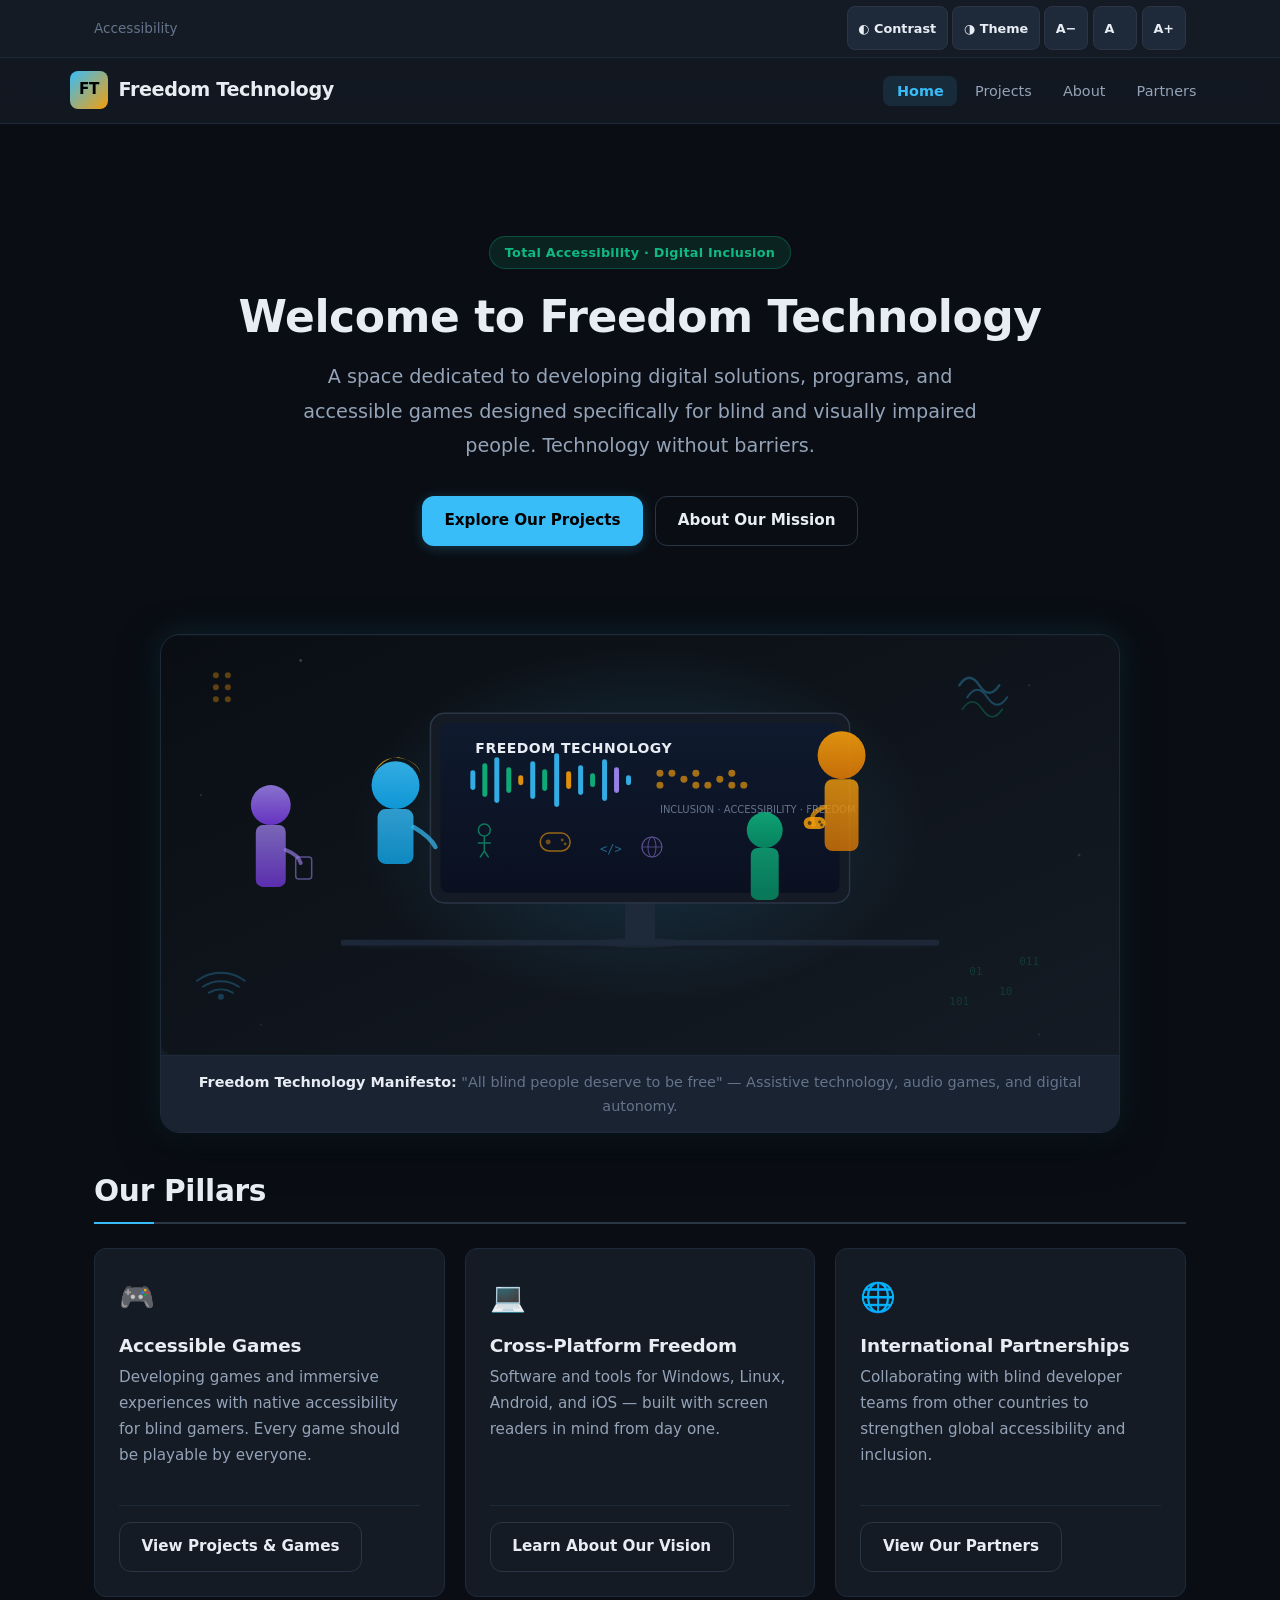
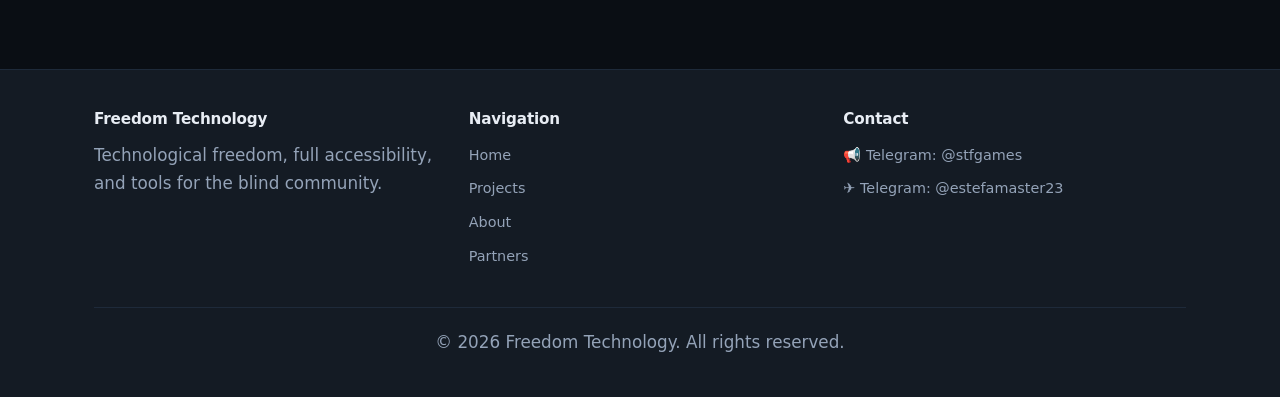
==== index.html @ 24f3d254 "feat: complete site refactoring — English-only, modern a11y, inclusive SVG hero Full rewrite of the " ====
<!DOCTYPE html>
<html lang="en">
<head>
  <meta charset="UTF-8">
  <meta name="viewport" content="width=device-width, initial-scale=1.0">
  <meta name="description" content="Freedom Technology — Portal dedicated to technological freedom, total accessibility, and development of software and games for blind people.">
  <meta name="author" content="Stefan (Freedom Technology)">
  <title>Freedom Technology — Technological Freedom &amp; Accessibility</title>
  <link rel="stylesheet" href="css/style.css">
  <link rel="stylesheet" href="css/accessibility.css">
</head>
<body>

  <a href="#main-content" class="skip-link">Skip to main content</a>
  <div id="live-announcer" aria-live="polite" aria-atomic="true"></div>

  <div id="partials-anchor">

    <!-- Hero -->
    <section class="hero" aria-labelledby="hero-heading">
      <span class="hero-badge">Total Accessibility · Digital Inclusion</span>
      <h1 id="hero-heading" class="hero-title">Welcome to Freedom Technology</h1>
      <p class="hero-lead">
        A space dedicated to developing digital solutions, programs, and accessible games
        designed specifically for blind and visually impaired people. Technology without barriers.
      </p>
      <div class="hero-actions">
        <a href="projetos.html" class="btn btn-primary">Explore Our Projects</a>
        <a href="sobre.html" class="btn btn-outline">About Our Mission</a>
      </div>
    </section>

    <!-- Hero Illustration -->
    <figure class="hero-illustration" aria-labelledby="illust-heading">
      <h2 id="illust-heading" class="sr-only">Inclusive digital workspace illustration</h2>
      <img src="assets/images/hero-illustration.svg"
           alt="Inclusive illustration: diverse people gathered around a large monitor showing audio waves, braille dots, a game controller, and accessibility symbols — representing technology, games, and digital inclusion."
           width="960" height="420" loading="eager">
      <figcaption class="hero-caption">
        <strong>Freedom Technology Manifesto:</strong> "All blind people deserve to be free" — Assistive technology, audio games, and digital autonomy.
      </figcaption>
    </figure>

    <!-- Pillars -->
    <section aria-labelledby="pillars-heading">
      <h2 id="pillars-heading" class="section-heading">Our Pillars</h2>
      <div class="card-grid">

        <article class="card">
          <div class="card-icon" aria-hidden="true">🎮</div>
          <h3>Accessible Games</h3>
          <p>Developing games and immersive experiences with native accessibility for blind gamers. Every game should be playable by everyone.</p>
          <div class="card-footer">
            <a href="projetos.html" class="btn btn-outline">View Projects &amp; Games</a>
          </div>
        </article>

        <article class="card">
          <div class="card-icon" aria-hidden="true">💻</div>
          <h3>Cross-Platform Freedom</h3>
          <p>Software and tools for Windows, Linux, Android, and iOS — built with screen readers in mind from day one.</p>
          <div class="card-footer">
            <a href="sobre.html" class="btn btn-outline">Learn About Our Vision</a>
          </div>
        </article>

        <article class="card">
          <div class="card-icon" aria-hidden="true">🌐</div>
          <h3>International Partnerships</h3>
          <p>Collaborating with blind developer teams from other countries to strengthen global accessibility and inclusion.</p>
          <div class="card-footer">
            <a href="parceiros.html" class="btn btn-outline">View Our Partners</a>
          </div>
        </article>

      </div>
    </section>

  </div>

  <script src="js/partials.js"></script>
  <script src="js/main.js"></script>
</body>
</html>
---- css/style.css ----
/* ==========================================================================
   Freedom Technology — Design System
   Dark (default) / Light / High Contrast
   ========================================================================== */

/* 1. Design Tokens ─────────────────────────────────────────────────────────── */

:root {
  /* Surfaces */
  --color-bg:            #0a0e14;
  --color-surface:       #141b24;
  --color-surface-alt:   #1a2332;
  --color-surface-hover: #1e2a3a;
  --color-border:        #2a3545;
  --color-border-subtle: #1e2a3a;

  /* Text */
  --color-text:          #e8edf4;
  --color-text-secondary:#94a3b8;
  --color-text-muted:    #64748b;

  /* Primary: electric blue */
  --color-primary:       #38bdf8;
  --color-primary-hover: #7dd3fc;
  --color-primary-dim:   rgba(56, 189, 248, 0.12);

  /* Accent: warm amber */
  --color-accent:        #f59e0b;
  --color-accent-dim:    rgba(245, 158, 11, 0.12);

  /* Semantic */
  --color-success:       #10b981;
  --color-success-dim:   rgba(16, 185, 129, 0.12);
  --color-danger:        #ef4444;

  /* Focus & shadows */
  --focus-ring:          #38bdf8;
  --shadow-sm:           0 1px 3px rgba(0, 0, 0, 0.4);
  --shadow-md:           0 4px 16px rgba(0, 0, 0, 0.4);
  --shadow-lg:           0 12px 40px rgba(0, 0, 0, 0.5);
  --shadow-glow:         0 0 30px rgba(56, 189, 248, 0.15);

  /* Typography */
  --font:                'Inter', system-ui, -apple-system, BlinkMacSystemFont, 'Segoe UI', Roboto, sans-serif;
  --font-mono:           'JetBrains Mono', 'Fira Code', 'Cascadia Code', monospace;

  /* Layout */
  --max-width:           1140px;
  --radius-sm:           8px;
  --radius-md:           12px;
  --radius-lg:           20px;
  --radius-full:         9999px;

  /* Motion */
  --ease:                cubic-bezier(0.4, 0, 0.2, 1);
  --duration:            0.2s;
}

/* Light theme */
body.light {
  --color-bg:            #f8fafc;
  --color-surface:       #ffffff;
  --color-surface-alt:   #f1f5f9;
  --color-surface-hover: #e2e8f0;
  --color-border:        #cbd5e1;
  --color-border-subtle: #e2e8f0;
  --color-text:          #0f172a;
  --color-text-secondary:#334155;
  --color-text-muted:    #64748b;
  --color-primary:       #0284c7;
  --color-primary-hover: #0369a1;
  --color-primary-dim:   rgba(2, 132, 199, 0.08);
  --color-accent:        #d97706;
  --color-accent-dim:    rgba(217, 119, 6, 0.08);
  --color-success:       #059669;
  --color-success-dim:   rgba(5, 150, 105, 0.08);
  --focus-ring:          #0284c7;
  --shadow-sm:           0 1px 3px rgba(0, 0, 0, 0.06);
  --shadow-md:           0 4px 16px rgba(0, 0, 0, 0.08);
  --shadow-lg:           0 12px 40px rgba(0, 0, 0, 0.1);
  --shadow-glow:         0 0 30px rgba(2, 132, 199, 0.08);
}

/* 2. Reset ─────────────────────────────────────────────────────────────────── */

*, *::before, *::after { box-sizing: border-box; margin: 0; padding: 0; }

html {
  font-size: 100%;
  scroll-behavior: smooth;
  -webkit-text-size-adjust: 100%;
}

body {
  font-family: var(--font);
  background-color: var(--color-bg);
  color: var(--color-text);
  line-height: 1.7;
  min-height: 100vh;
  display: flex;
  flex-direction: column;
  transition: background-color 0.3s var(--ease), color 0.3s var(--ease);
  -webkit-font-smoothing: antialiased;
  -moz-osx-font-smoothing: grayscale;
}

img, svg { display: block; max-width: 100%; }
ul { list-style: none; }

/* 3. Typography ────────────────────────────────────────────────────────────── */

h1, h2, h3, h4 {
  color: var(--color-text);
  line-height: 1.25;
  font-weight: 700;
  letter-spacing: -0.01em;
}

h1 { font-size: clamp(2rem, 5vw, 2.75rem); }
h2 { font-size: clamp(1.5rem, 3.5vw, 1.85rem); margin-top: 1.5rem; }
h3 { font-size: 1.25rem; }

p {
  color: var(--color-text-secondary);
  font-size: 1.05rem;
  margin-bottom: 1rem;
}

strong { color: var(--color-text); font-weight: 600; }

a {
  color: var(--color-primary);
  text-decoration: none;
  transition: color var(--duration) var(--ease);
}
a:hover { color: var(--color-primary-hover); }

/* 4. Layout ────────────────────────────────────────────────────────────────── */

.container {
  width: 100%;
  max-width: var(--max-width);
  margin-inline: auto;
  padding-inline: 1.5rem;
}

.page-content {
  flex: 1;
  padding-block: 3rem;
}

/* Section headings with accent underline */
.section-heading {
  padding-bottom: 0.75rem;
  margin-bottom: 1.5rem;
  border-bottom: 2px solid var(--color-border);
  position: relative;
}
.section-heading::after {
  content: '';
  position: absolute;
  bottom: -2px;
  left: 0;
  width: 60px;
  height: 2px;
  background: var(--color-primary);
}

/* 5. Accessibility Bar ─────────────────────────────────────────────────────── */

.a11y-bar {
  background: var(--color-surface);
  border-bottom: 1px solid var(--color-border-subtle);
  padding: 0.4rem 0;
  font-size: 0.85rem;
}

.a11y-bar-inner {
  display: flex;
  justify-content: space-between;
  align-items: center;
  flex-wrap: wrap;
  gap: 0.5rem;
}

.a11y-bar-label {
  color: var(--color-text-muted);
  font-weight: 500;
}

.a11y-controls {
  display: flex;
  align-items: center;
  gap: 0.4rem;
  flex-wrap: wrap;
}

.a11y-btn {
  background: var(--color-surface-hover);
  color: var(--color-text);
  border: 1px solid var(--color-border);
  padding: 0.3rem 0.65rem;
  border-radius: var(--radius-sm);
  font-size: 0.8rem;
  font-weight: 600;
  cursor: pointer;
  display: inline-flex;
  align-items: center;
  gap: 0.3rem;
  transition: all var(--duration) var(--ease);
  font-family: var(--font);
}
.a11y-btn:hover {
  background: var(--color-primary);
  color: #000;
  border-color: var(--color-primary);
}

.a11y-select-wrapper {
  display: inline-flex;
  align-items: center;
  gap: 0.3rem;
}

.a11y-select {
  background: var(--color-surface-hover);
  color: var(--color-text);
  border: 1px solid var(--color-border);
  padding: 0.3rem 0.5rem;
  border-radius: var(--radius-sm);
  font-size: 0.8rem;
  font-weight: 600;
  font-family: var(--font);
  cursor: pointer;
}
.a11y-select:focus-visible {
  outline: 3px solid var(--focus-ring);
  outline-offset: 2px;
}

/* 6. Header ────────────────────────────────────────────────────────────────── */

.site-header {
  background: var(--color-surface);
  border-bottom: 1px solid var(--color-border-subtle);
  position: sticky;
  top: 0;
  z-index: 100;
  backdrop-filter: blur(12px);
  -webkit-backdrop-filter: blur(12px);
  background: color-mix(in srgb, var(--color-surface) 85%, transparent);
}

.header-inner {
  display: flex;
  justify-content: space-between;
  align-items: center;
  padding: 0.85rem 0;
  gap: 1rem;
}

.brand {
  display: flex;
  align-items: center;
  gap: 0.65rem;
  text-decoration: none;
  color: var(--color-text);
}

.brand-mark {
  width: 38px;
  height: 38px;
  background: linear-gradient(135deg, var(--color-primary), var(--color-accent));
  border-radius: var(--radius-sm);
  display: grid;
  place-items: center;
  color: #000;
  font-weight: 900;
  font-size: 0.95rem;
  letter-spacing: -0.03em;
  flex-shrink: 0;
}

.brand-name {
  font-size: 1.2rem;
  font-weight: 700;
  letter-spacing: -0.02em;
}

/* Navigation */
.main-nav ul {
  display: flex;
  gap: 0.25rem;
  flex-wrap: wrap;
}

.nav-link {
  color: var(--color-text-secondary);
  text-decoration: none;
  font-weight: 500;
  font-size: 0.9rem;
  padding: 0.45rem 0.85rem;
  border-radius: var(--radius-sm);
  transition: all var(--duration) var(--ease);
}
.nav-link:hover {
  color: var(--color-primary);
  background: var(--color-primary-dim);
}
.nav-link.active {
  color: var(--color-primary);
  background: var(--color-primary-dim);
  font-weight: 600;
}

/* 7. Hero Section ──────────────────────────────────────────────────────────── */

.hero {
  padding-block: 4rem 3rem;
  text-align: center;
}

.hero-badge {
  display: inline-flex;
  align-items: center;
  gap: 0.4rem;
  background: var(--color-success-dim);
  color: var(--color-success);
  border: 1px solid color-mix(in srgb, var(--color-success) 30%, transparent);
  padding: 0.3rem 0.9rem;
  border-radius: var(--radius-full);
  font-size: 0.8rem;
  font-weight: 600;
  margin-bottom: 1.25rem;
  letter-spacing: 0.02em;
}

.hero-title {
  margin-bottom: 1rem;
}

.hero-lead {
  font-size: clamp(1.05rem, 2vw, 1.2rem);
  max-width: 680px;
  margin-inline: auto;
  margin-bottom: 2rem;
  line-height: 1.8;
}

.hero-actions {
  display: flex;
  gap: 0.75rem;
  justify-content: center;
  flex-wrap: wrap;
}

/* Hero illustration wrapper */
.hero-illustration {
  margin-block: 2.5rem;
  border-radius: var(--radius-lg);
  overflow: hidden;
  border: 1px solid var(--color-border-subtle);
  box-shadow: var(--shadow-lg), var(--shadow-glow);
  max-width: 960px;
  margin-inline: auto;
  background: var(--color-surface);
}

.hero-illustration svg {
  width: 100%;
  height: auto;
}

.hero-caption {
  padding: 0.85rem 1.25rem;
  background: var(--color-surface-alt);
  border-top: 1px solid var(--color-border-subtle);
  font-size: 0.9rem;
  color: var(--color-text-muted);
  text-align: center;
}

/* 8. Buttons ───────────────────────────────────────────────────────────────── */

.btn {
  display: inline-flex;
  align-items: center;
  justify-content: center;
  gap: 0.45rem;
  padding: 0.7rem 1.35rem;
  border-radius: var(--radius-md);
  font-size: 0.95rem;
  font-weight: 600;
  text-decoration: none;
  cursor: pointer;
  border: 1px solid transparent;
  transition: all var(--duration) var(--ease);
  font-family: var(--font);
}

.btn-primary {
  background: var(--color-primary);
  color: #000;
  box-shadow: 0 2px 12px rgba(56, 189, 248, 0.25);
}
.btn-primary:hover {
  background: var(--color-primary-hover);
  color: #000;
  transform: translateY(-1px);
  box-shadow: 0 4px 20px rgba(56, 189, 248, 0.35);
}

.btn-outline {
  background: transparent;
  color: var(--color-text);
  border-color: var(--color-border);
}
.btn-outline:hover {
  border-color: var(--color-primary);
  color: var(--color-primary);
  background: var(--color-primary-dim);
}

.btn-telegram {
  background: #229ed9;
  color: #fff;
}
.btn-telegram:hover {
  background: #1a7fb5;
  color: #fff;
}

/* 9. Cards ─────────────────────────────────────────────────────────────────── */

.card-grid {
  display: grid;
  grid-template-columns: repeat(auto-fit, minmax(300px, 1fr));
  gap: 1.25rem;
  margin-block: 1.5rem;
}

.card {
  background: var(--color-surface);
  border: 1px solid var(--color-border-subtle);
  border-radius: var(--radius-md);
  padding: 1.5rem;
  display: flex;
  flex-direction: column;
  transition: border-color var(--duration) var(--ease), box-shadow var(--duration) var(--ease);
}

.card:hover {
  border-color: var(--color-primary);
  box-shadow: var(--shadow-md), 0 0 20px rgba(56, 189, 248, 0.08);
}

.card-icon {
  font-size: 1.8rem;
  margin-bottom: 0.75rem;
}

.card h3 {
  font-size: 1.15rem;
  margin-bottom: 0.5rem;
}

.card p {
  flex: 1;
  font-size: 0.95rem;
}

.card-footer {
  margin-top: 1.25rem;
  padding-top: 1rem;
  border-top: 1px solid var(--color-border-subtle);
}

/* 10. Notice / Callout ─────────────────────────────────────────────────────── */

.callout {
  background: var(--color-surface);
  border-left: 4px solid var(--color-accent);
  border-radius: 0 var(--radius-md) var(--radius-md) 0;
  padding: 1.5rem;
  margin-block: 1.5rem;
}

.callout-primary {
  border-left-color: var(--color-primary);
}

.callout-title {
  color: var(--color-accent);
  font-size: 1.1rem;
  font-weight: 700;
  margin-bottom: 0.75rem;
  display: flex;
  align-items: center;
  gap: 0.5rem;
}

.callout-primary .callout-title {
  color: var(--color-primary);
}

/* 11. Footer ───────────────────────────────────────────────────────────────── */

.site-footer {
  background: var(--color-surface);
  border-top: 1px solid var(--color-border-subtle);
  padding-block: 2.5rem 1.5rem;
  margin-top: auto;
}

.footer-grid {
  display: grid;
  grid-template-columns: repeat(auto-fit, minmax(200px, 1fr));
  gap: 2rem;
  margin-bottom: 2rem;
}

.footer-col h4 {
  font-size: 0.95rem;
  font-weight: 600;
  margin-bottom: 0.75rem;
  color: var(--color-text);
}

.footer-links li {
  margin-bottom: 0.4rem;
}

.footer-links a {
  color: var(--color-text-secondary);
  font-size: 0.9rem;
  transition: color var(--duration) var(--ease);
}
.footer-links a:hover {
  color: var(--color-primary);
}

.footer-bottom {
  text-align: center;
  padding-top: 1.25rem;
  border-top: 1px solid var(--color-border-subtle);
  color: var(--color-text-muted);
  font-size: 0.85rem;
}

/* 12. Live announcer (off-screen) ─────────────────────────────────────────── */

#live-announcer {
  position: absolute;
  left: -9999px;
  width: 1px;
  height: 1px;
  overflow: hidden;
}

/* 13. Responsive ───────────────────────────────────────────────────────────── */

@media (max-width: 768px) {
  .header-inner {
    flex-direction: column;
    align-items: flex-start;
  }
  .main-nav ul {
    width: 100%;
  }
  .hero { padding-block: 2.5rem 2rem; }
  .card-grid { grid-template-columns: 1fr; }
}

@media (max-width: 480px) {
  .a11y-bar-inner { flex-direction: column; align-items: flex-start; }
  .hero-actions { flex-direction: column; align-items: stretch; }
}
---- css/accessibility.css ----
/* ==========================================================================
   Freedom Technology — Accessibility
   WCAG 2.2 AA / AAA compliance
   ========================================================================== */

/* 1. Screen-reader only ────────────────────────────────────────────────────── */

.sr-only {
  position: absolute !important;
  width: 1px !important;
  height: 1px !important;
  padding: 0 !important;
  margin: -1px !important;
  overflow: hidden !important;
  clip: rect(0, 0, 0, 0) !important;
  white-space: nowrap !important;
  border: 0 !important;
}

/* 2. Skip link ─────────────────────────────────────────────────────────────── */

.skip-link {
  position: absolute;
  top: -100%;
  left: 1rem;
  z-index: 10000;
  background: var(--color-primary);
  color: #000;
  padding: 0.75rem 1.25rem;
  border-radius: var(--radius-sm);
  font-weight: 700;
  font-size: 1rem;
  text-decoration: none;
  transition: top 0.15s var(--ease);
  box-shadow: var(--shadow-md);
}

.skip-link:focus {
  top: 0.5rem;
  outline: 3px solid var(--color-accent);
  outline-offset: 3px;
}

/* 3. Focus-visible ─────────────────────────────────────────────────────────── */

:focus-visible {
  outline: 3px solid var(--focus-ring) !important;
  outline-offset: 2px !important;
}

/* 4. Reduced motion ────────────────────────────────────────────────────────── */

@media (prefers-reduced-motion: reduce) {
  *, *::before, *::after {
    animation-duration: 0.01ms !important;
    animation-iteration-count: 1 !important;
    transition-duration: 0.01ms !important;
    scroll-behavior: auto !important;
  }
}

/* 5. High contrast mode ────────────────────────────────────────────────────── */

body.high-contrast {
  --color-bg:            #000000;
  --color-surface:       #0a0a0a;
  --color-surface-alt:   #111111;
  --color-surface-hover: #1a1a1a;
  --color-border:        #ffffff;
  --color-border-subtle: #666666;
  --color-text:          #ffffff;
  --color-text-secondary:#ffff00;
  --color-text-muted:    #ffff00;
  --color-primary:       #ffff00;
  --color-primary-hover: #ffffff;
  --color-primary-dim:   rgba(255, 255, 0, 0.1);
  --color-accent:        #00ffff;
  --color-accent-dim:    rgba(0, 255, 255, 0.1);
  --color-success:       #00ff00;
  --color-success-dim:   rgba(0, 255, 0, 0.1);
  --focus-ring:          #00ffff;
}

body.high-contrast a { color: #ffff00 !important; text-decoration: underline !important; }
body.high-contrast a:hover { background: #ffff00 !important; color: #000 !important; }

body.high-contrast .btn-primary {
  background: #ffff00 !important;
  color: #000 !important;
  border: 2px solid #ffffff !important;
}

body.high-contrast .btn-outline {
  color: #ffffff !important;
  border-color: #ffffff !important;
}

/* 6. Font size scaling ─────────────────────────────────────────────────────── */

body.font-large  { font-size: 115% !important; }
body.font-xlarge { font-size: 135% !important; }

/* 7. Touch target minimum (WCAG 2.5.8) ────────────────────────────────────── */

.a11y-btn,
.btn,
.nav-link {
  min-height: 44px;
  min-width: 44px;
}
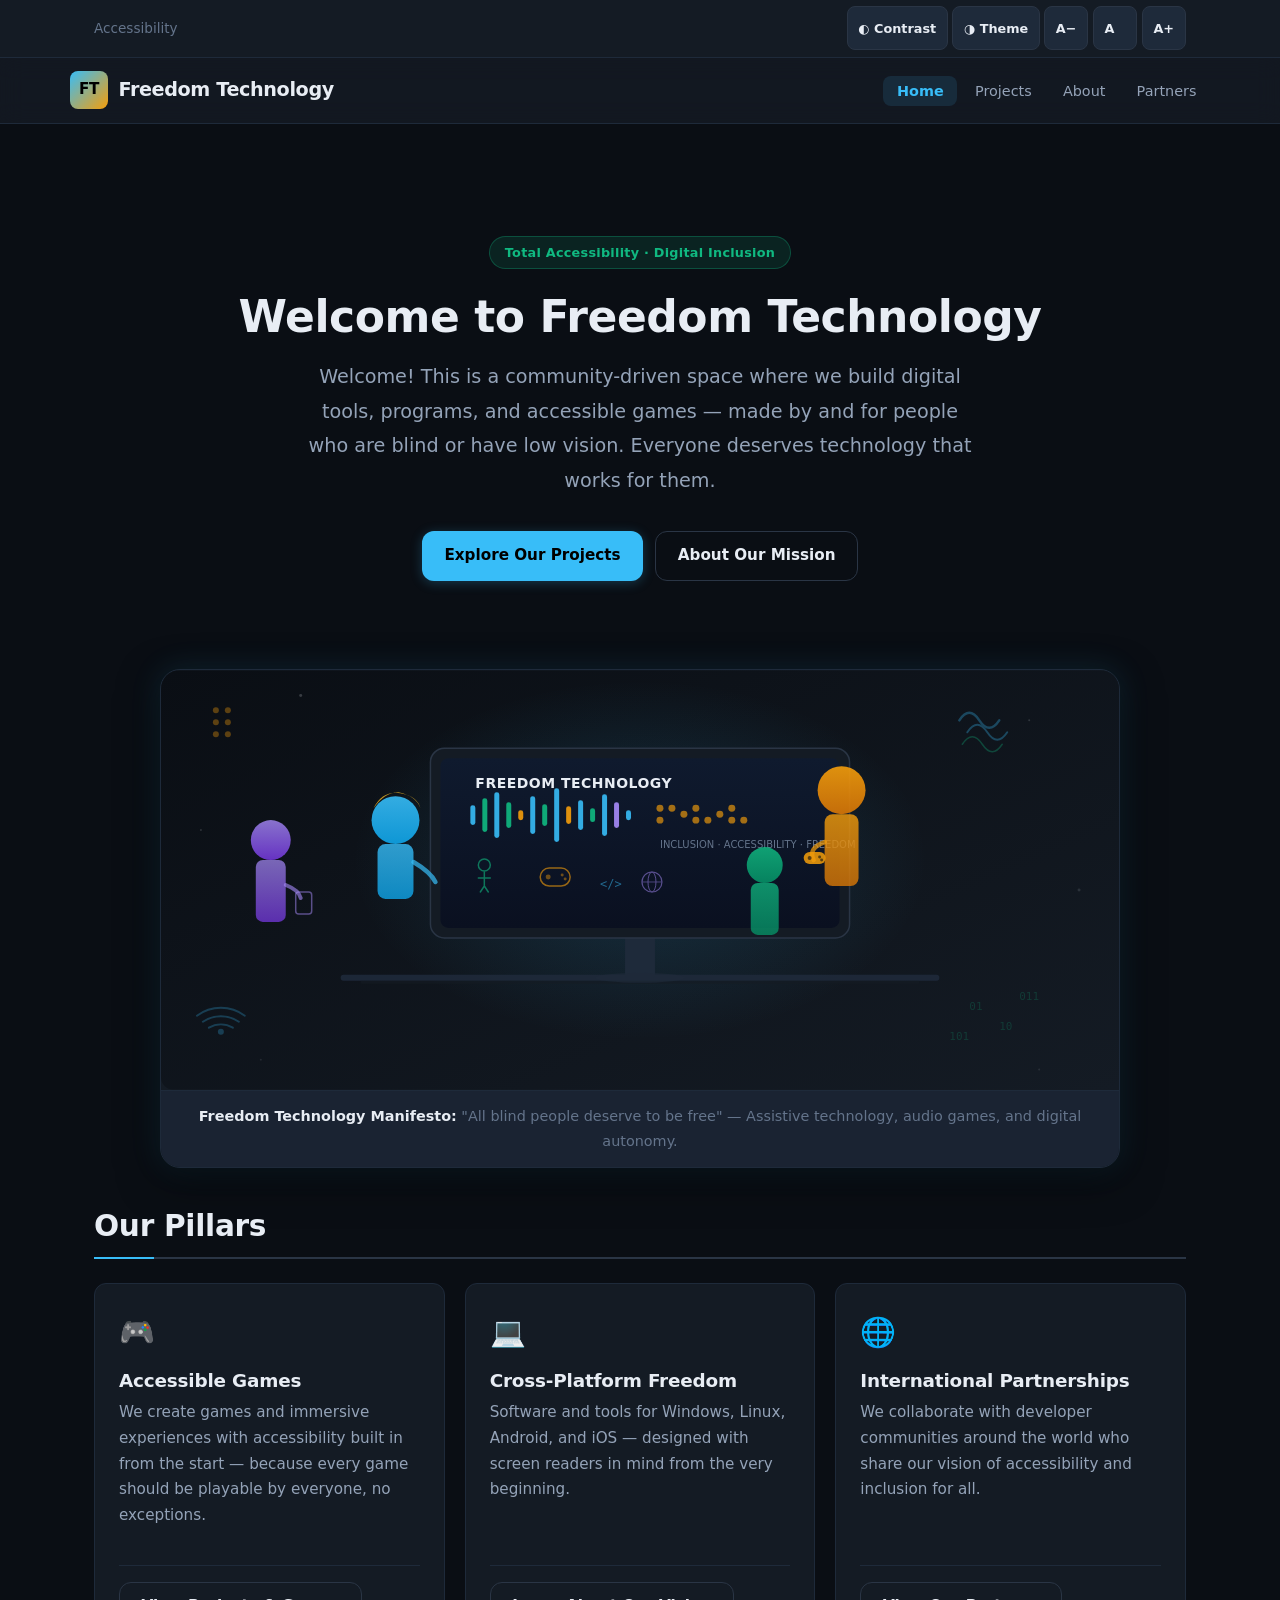
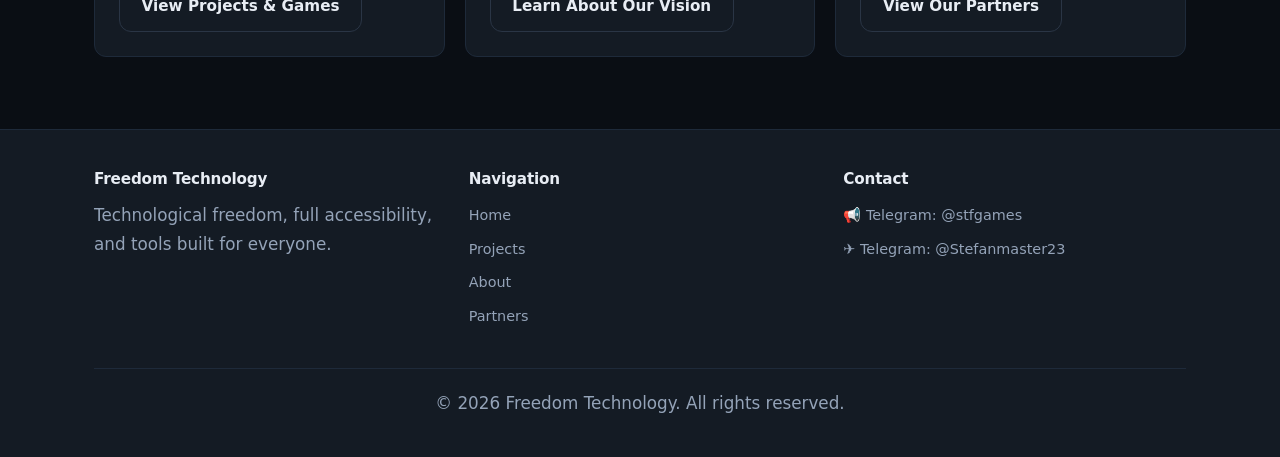
==== commit 37f8213e: "fix: correct Telegram username and refactor texts for inclusivity - Fixed Telegram username: estefam" ====
--- a/index.html
+++ b/index.html
@@ -21,8 +21,9 @@
       <span class="hero-badge">Total Accessibility · Digital Inclusion</span>
       <h1 id="hero-heading" class="hero-title">Welcome to Freedom Technology</h1>
       <p class="hero-lead">
-        A space dedicated to developing digital solutions, programs, and accessible games
-        designed specifically for blind and visually impaired people. Technology without barriers.
+        Welcome! This is a community-driven space where we build digital tools, programs, and
+        accessible games — made by and for people who are blind or have low vision.
+        Everyone deserves technology that works for them.
       </p>
       <div class="hero-actions">
         <a href="projetos.html" class="btn btn-primary">Explore Our Projects</a>
@@ -49,7 +50,7 @@
         <article class="card">
           <div class="card-icon" aria-hidden="true">🎮</div>
           <h3>Accessible Games</h3>
-          <p>Developing games and immersive experiences with native accessibility for blind gamers. Every game should be playable by everyone.</p>
+          <p>We create games and immersive experiences with accessibility built in from the start — because every game should be playable by everyone, no exceptions.</p>
           <div class="card-footer">
             <a href="projetos.html" class="btn btn-outline">View Projects &amp; Games</a>
           </div>
@@ -58,7 +59,7 @@
         <article class="card">
           <div class="card-icon" aria-hidden="true">💻</div>
           <h3>Cross-Platform Freedom</h3>
-          <p>Software and tools for Windows, Linux, Android, and iOS — built with screen readers in mind from day one.</p>
+          <p>Software and tools for Windows, Linux, Android, and iOS — designed with screen readers in mind from the very beginning.</p>
           <div class="card-footer">
             <a href="sobre.html" class="btn btn-outline">Learn About Our Vision</a>
           </div>
@@ -67,7 +68,7 @@
         <article class="card">
           <div class="card-icon" aria-hidden="true">🌐</div>
           <h3>International Partnerships</h3>
-          <p>Collaborating with blind developer teams from other countries to strengthen global accessibility and inclusion.</p>
+          <p>We collaborate with developer communities around the world who share our vision of accessibility and inclusion for all.</p>
           <div class="card-footer">
             <a href="parceiros.html" class="btn btn-outline">View Our Partners</a>
           </div>
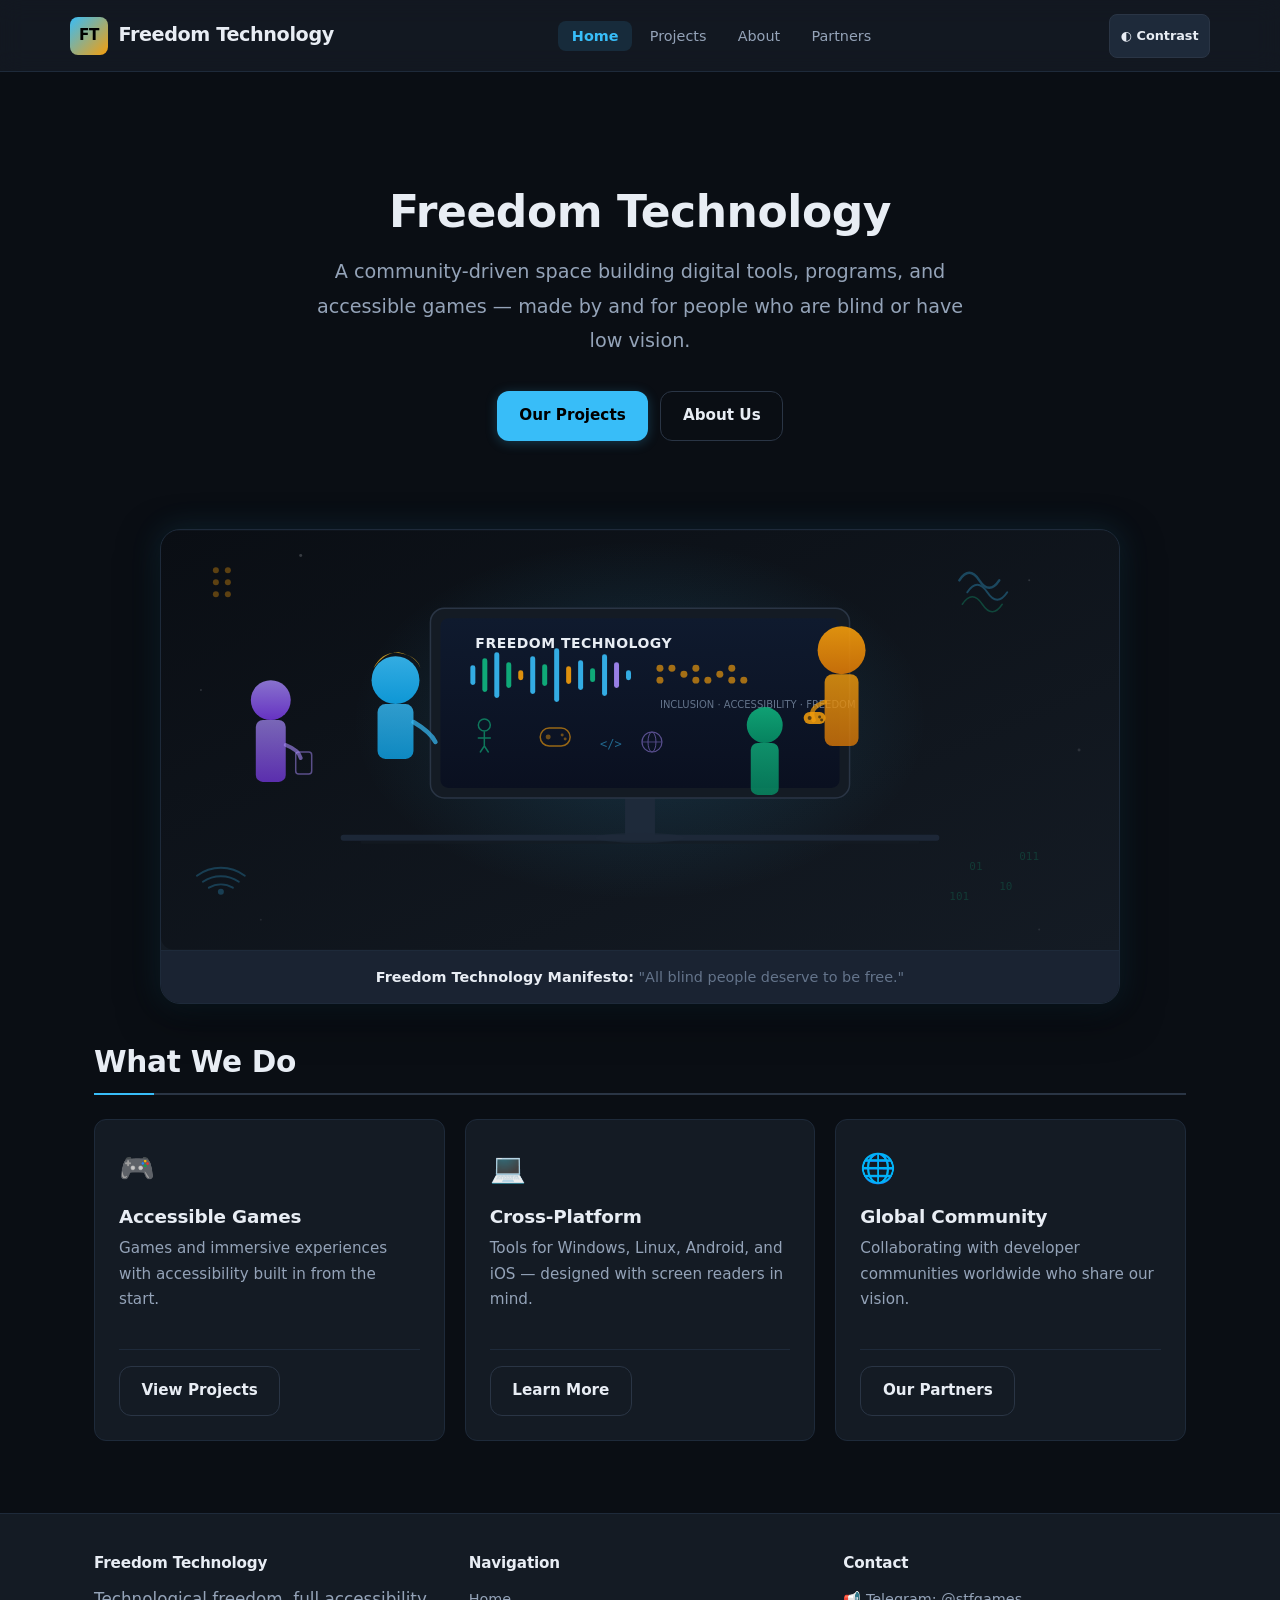
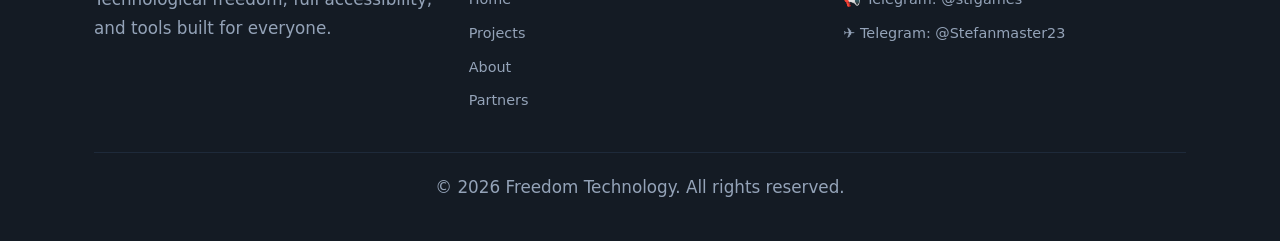
==== commit 9a7f5294: "refactor: simplify site — single contrast toggle, NVGT game mention, clean copy - Removed language s" ====
--- a/index.html
+++ b/index.html
@@ -3,9 +3,9 @@
 <head>
   <meta charset="UTF-8">
   <meta name="viewport" content="width=device-width, initial-scale=1.0">
-  <meta name="description" content="Freedom Technology — Portal dedicated to technological freedom, total accessibility, and development of software and games for blind people.">
+  <meta name="description" content="Freedom Technology — Technological freedom and accessibility for people who are blind or have low vision.">
   <meta name="author" content="Stefan (Freedom Technology)">
-  <title>Freedom Technology — Technological Freedom &amp; Accessibility</title>
+  <title>Freedom Technology</title>
   <link rel="stylesheet" href="css/style.css">
   <link rel="stylesheet" href="css/accessibility.css">
 </head>
@@ -16,61 +16,56 @@
 
   <div id="partials-anchor">
 
-    <!-- Hero -->
     <section class="hero" aria-labelledby="hero-heading">
-      <span class="hero-badge">Total Accessibility · Digital Inclusion</span>
-      <h1 id="hero-heading" class="hero-title">Welcome to Freedom Technology</h1>
+      <h1 id="hero-heading" class="hero-title">Freedom Technology</h1>
       <p class="hero-lead">
-        Welcome! This is a community-driven space where we build digital tools, programs, and
-        accessible games — made by and for people who are blind or have low vision.
-        Everyone deserves technology that works for them.
+        A community-driven space building digital tools, programs, and accessible games
+        — made by and for people who are blind or have low vision.
       </p>
       <div class="hero-actions">
-        <a href="projetos.html" class="btn btn-primary">Explore Our Projects</a>
-        <a href="sobre.html" class="btn btn-outline">About Our Mission</a>
+        <a href="projetos.html" class="btn btn-primary">Our Projects</a>
+        <a href="sobre.html" class="btn btn-outline">About Us</a>
       </div>
     </section>
 
-    <!-- Hero Illustration -->
     <figure class="hero-illustration" aria-labelledby="illust-heading">
       <h2 id="illust-heading" class="sr-only">Inclusive digital workspace illustration</h2>
       <img src="assets/images/hero-illustration.svg"
-           alt="Inclusive illustration: diverse people gathered around a large monitor showing audio waves, braille dots, a game controller, and accessibility symbols — representing technology, games, and digital inclusion."
+           alt="Diverse people gathered around a large monitor with audio waves, braille dots, and accessibility symbols."
            width="960" height="420" loading="eager">
       <figcaption class="hero-caption">
-        <strong>Freedom Technology Manifesto:</strong> "All blind people deserve to be free" — Assistive technology, audio games, and digital autonomy.
+        <strong>Freedom Technology Manifesto:</strong> "All blind people deserve to be free."
       </figcaption>
     </figure>
 
-    <!-- Pillars -->
     <section aria-labelledby="pillars-heading">
-      <h2 id="pillars-heading" class="section-heading">Our Pillars</h2>
+      <h2 id="pillars-heading" class="section-heading">What We Do</h2>
       <div class="card-grid">
 
         <article class="card">
           <div class="card-icon" aria-hidden="true">🎮</div>
           <h3>Accessible Games</h3>
-          <p>We create games and immersive experiences with accessibility built in from the start — because every game should be playable by everyone, no exceptions.</p>
+          <p>Games and immersive experiences with accessibility built in from the start.</p>
           <div class="card-footer">
-            <a href="projetos.html" class="btn btn-outline">View Projects &amp; Games</a>
+            <a href="projetos.html" class="btn btn-outline">View Projects</a>
           </div>
         </article>
 
         <article class="card">
           <div class="card-icon" aria-hidden="true">💻</div>
-          <h3>Cross-Platform Freedom</h3>
-          <p>Software and tools for Windows, Linux, Android, and iOS — designed with screen readers in mind from the very beginning.</p>
+          <h3>Cross-Platform</h3>
+          <p>Tools for Windows, Linux, Android, and iOS — designed with screen readers in mind.</p>
           <div class="card-footer">
-            <a href="sobre.html" class="btn btn-outline">Learn About Our Vision</a>
+            <a href="sobre.html" class="btn btn-outline">Learn More</a>
           </div>
         </article>
 
         <article class="card">
           <div class="card-icon" aria-hidden="true">🌐</div>
-          <h3>International Partnerships</h3>
-          <p>We collaborate with developer communities around the world who share our vision of accessibility and inclusion for all.</p>
+          <h3>Global Community</h3>
+          <p>Collaborating with developer communities worldwide who share our vision.</p>
           <div class="card-footer">
-            <a href="parceiros.html" class="btn btn-outline">View Our Partners</a>
+            <a href="parceiros.html" class="btn btn-outline">Our Partners</a>
           </div>
         </article>
 
--- a/css/style.css
+++ b/css/style.css
@@ -166,34 +166,7 @@
   background: var(--color-primary);
 }
 
-/* 5. Accessibility Bar ─────────────────────────────────────────────────────── */
-
-.a11y-bar {
-  background: var(--color-surface);
-  border-bottom: 1px solid var(--color-border-subtle);
-  padding: 0.4rem 0;
-  font-size: 0.85rem;
-}
-
-.a11y-bar-inner {
-  display: flex;
-  justify-content: space-between;
-  align-items: center;
-  flex-wrap: wrap;
-  gap: 0.5rem;
-}
-
-.a11y-bar-label {
-  color: var(--color-text-muted);
-  font-weight: 500;
-}
-
-.a11y-controls {
-  display: flex;
-  align-items: center;
-  gap: 0.4rem;
-  flex-wrap: wrap;
-}
+/* 5. Header ────────────────────────────────────────────────────────────────── */
 
 .a11y-btn {
   background: var(--color-surface-hover);
@@ -216,30 +189,6 @@
   border-color: var(--color-primary);
 }
 
-.a11y-select-wrapper {
-  display: inline-flex;
-  align-items: center;
-  gap: 0.3rem;
-}
-
-.a11y-select {
-  background: var(--color-surface-hover);
-  color: var(--color-text);
-  border: 1px solid var(--color-border);
-  padding: 0.3rem 0.5rem;
-  border-radius: var(--radius-sm);
-  font-size: 0.8rem;
-  font-weight: 600;
-  font-family: var(--font);
-  cursor: pointer;
-}
-.a11y-select:focus-visible {
-  outline: 3px solid var(--focus-ring);
-  outline-offset: 2px;
-}
-
-/* 6. Header ────────────────────────────────────────────────────────────────── */
-
 .site-header {
   background: var(--color-surface);
   border-bottom: 1px solid var(--color-border-subtle);
--- a/css/accessibility.css
+++ b/css/accessibility.css
@@ -3,8 +3,7 @@
    WCAG 2.2 AA / AAA compliance
    ========================================================================== */
 
-/* 1. Screen-reader only ────────────────────────────────────────────────────── */
-
+/* 1. Screen-reader only */
 .sr-only {
   position: absolute !important;
   width: 1px !important;
@@ -17,8 +16,7 @@
   border: 0 !important;
 }
 
-/* 2. Skip link ─────────────────────────────────────────────────────────────── */
-
+/* 2. Skip link */
 .skip-link {
   position: absolute;
   top: -100%;
@@ -41,15 +39,13 @@
   outline-offset: 3px;
 }
 
-/* 3. Focus-visible ─────────────────────────────────────────────────────────── */
-
+/* 3. Focus-visible */
 :focus-visible {
   outline: 3px solid var(--focus-ring) !important;
   outline-offset: 2px !important;
 }
 
-/* 4. Reduced motion ────────────────────────────────────────────────────────── */
-
+/* 4. Reduced motion */
 @media (prefers-reduced-motion: reduce) {
   *, *::before, *::after {
     animation-duration: 0.01ms !important;
@@ -59,8 +55,7 @@
   }
 }
 
-/* 5. High contrast mode ────────────────────────────────────────────────────── */
-
+/* 5. High contrast mode */
 body.high-contrast {
   --color-bg:            #000000;
   --color-surface:       #0a0a0a;
@@ -95,16 +90,10 @@
   border-color: #ffffff !important;
 }
 
-/* 6. Font size scaling ─────────────────────────────────────────────────────── */
-
-body.font-large  { font-size: 115% !important; }
-body.font-xlarge { font-size: 135% !important; }
-
-/* 7. Touch target minimum (WCAG 2.5.8) ────────────────────────────────────── */
-
-.a11y-btn,
+/* 6. Touch target minimum (WCAG 2.5.8) */
 .btn,
-.nav-link {
+.nav-link,
+.a11y-btn {
   min-height: 44px;
   min-width: 44px;
 }
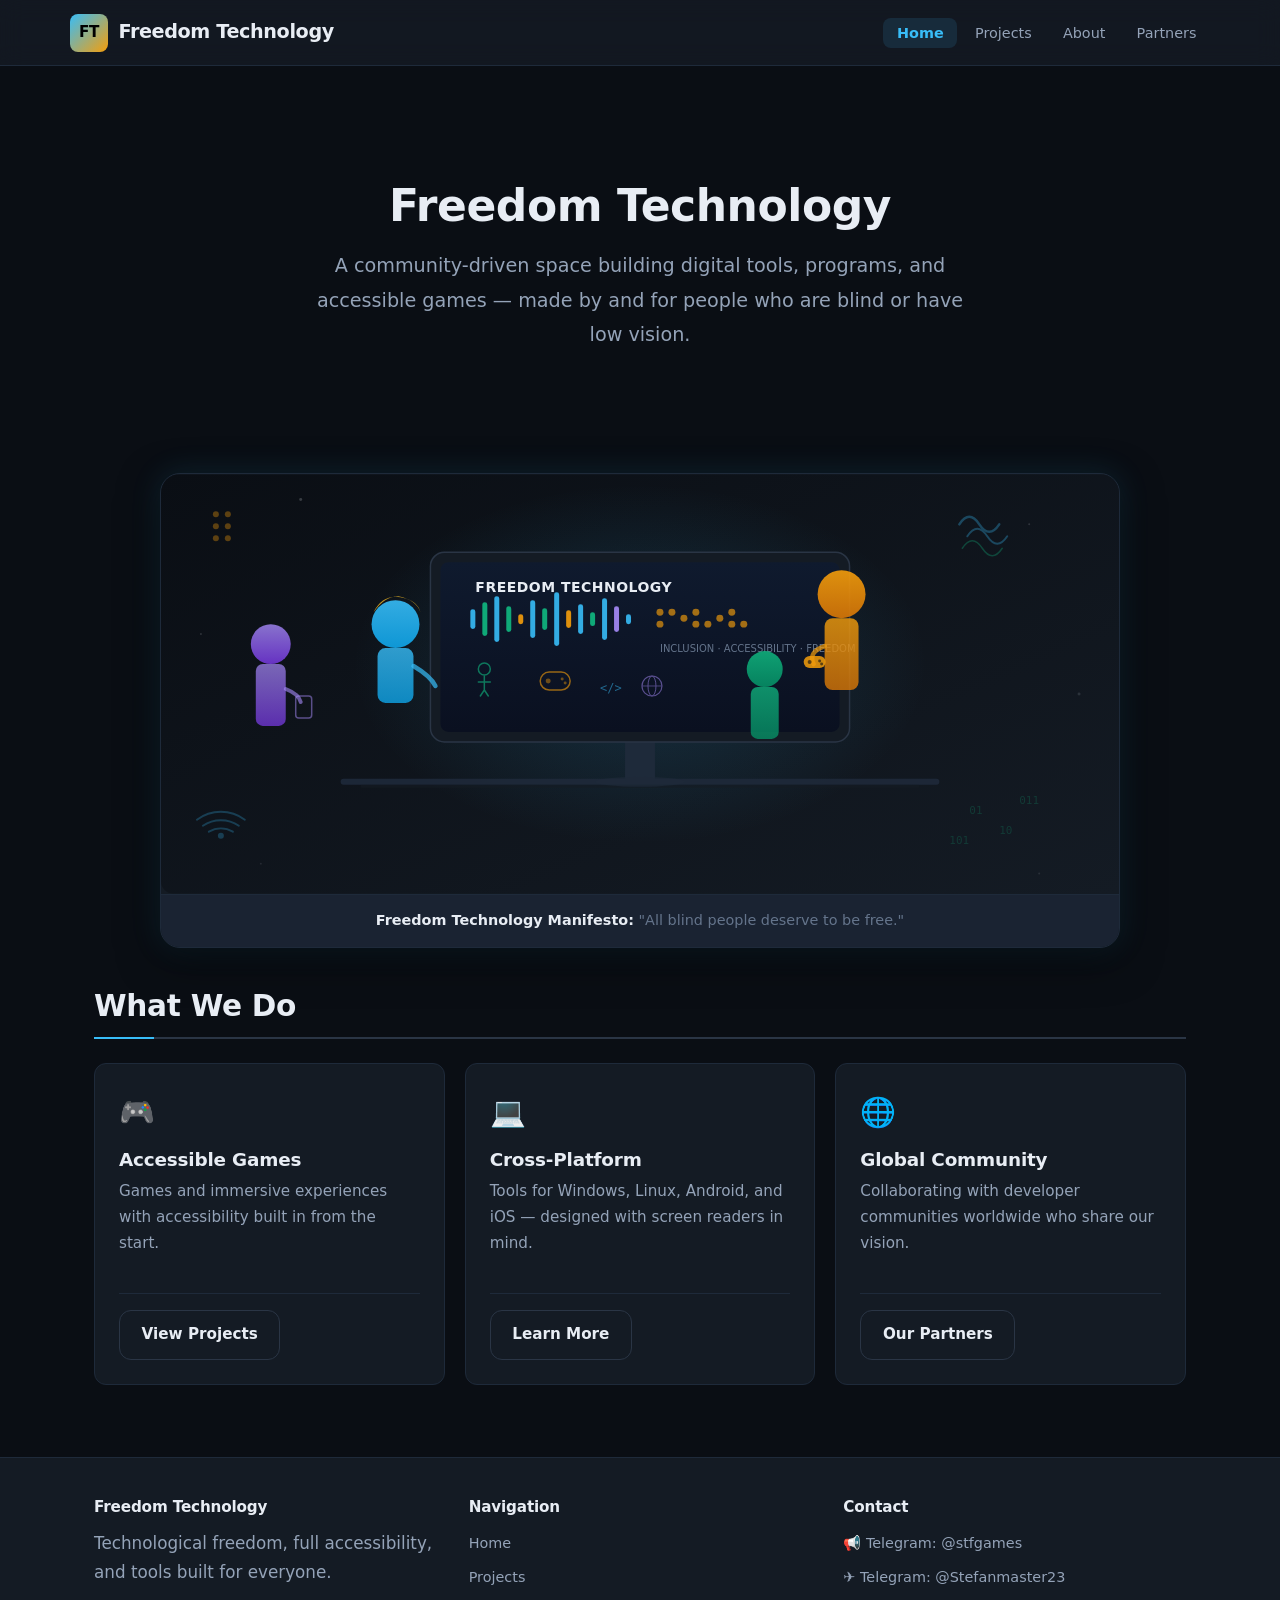
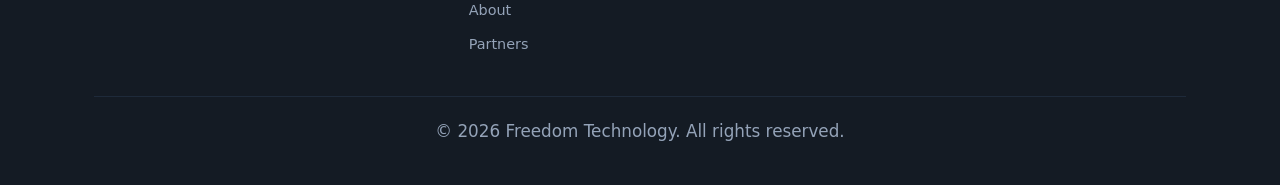
==== commit 9e8ad293: "fix: remove duplicated page links and contrast button from UI - Removed hero action buttons (cards a" ====
--- a/index.html
+++ b/index.html
@@ -22,10 +22,7 @@
         A community-driven space building digital tools, programs, and accessible games
         — made by and for people who are blind or have low vision.
       </p>
-      <div class="hero-actions">
-        <a href="projetos.html" class="btn btn-primary">Our Projects</a>
-        <a href="sobre.html" class="btn btn-outline">About Us</a>
-      </div>
+
     </section>
 
     <figure class="hero-illustration" aria-labelledby="illust-heading">
--- a/css/style.css
+++ b/css/style.css
@@ -168,26 +168,6 @@
 
 /* 5. Header ────────────────────────────────────────────────────────────────── */
 
-.a11y-btn {
-  background: var(--color-surface-hover);
-  color: var(--color-text);
-  border: 1px solid var(--color-border);
-  padding: 0.3rem 0.65rem;
-  border-radius: var(--radius-sm);
-  font-size: 0.8rem;
-  font-weight: 600;
-  cursor: pointer;
-  display: inline-flex;
-  align-items: center;
-  gap: 0.3rem;
-  transition: all var(--duration) var(--ease);
-  font-family: var(--font);
-}
-.a11y-btn:hover {
-  background: var(--color-primary);
-  color: #000;
-  border-color: var(--color-primary);
-}
 
 .site-header {
   background: var(--color-surface);
--- a/css/accessibility.css
+++ b/css/accessibility.css
@@ -92,8 +92,7 @@
 
 /* 6. Touch target minimum (WCAG 2.5.8) */
 .btn,
-.nav-link,
-.a11y-btn {
+.nav-link {
   min-height: 44px;
   min-width: 44px;
 }
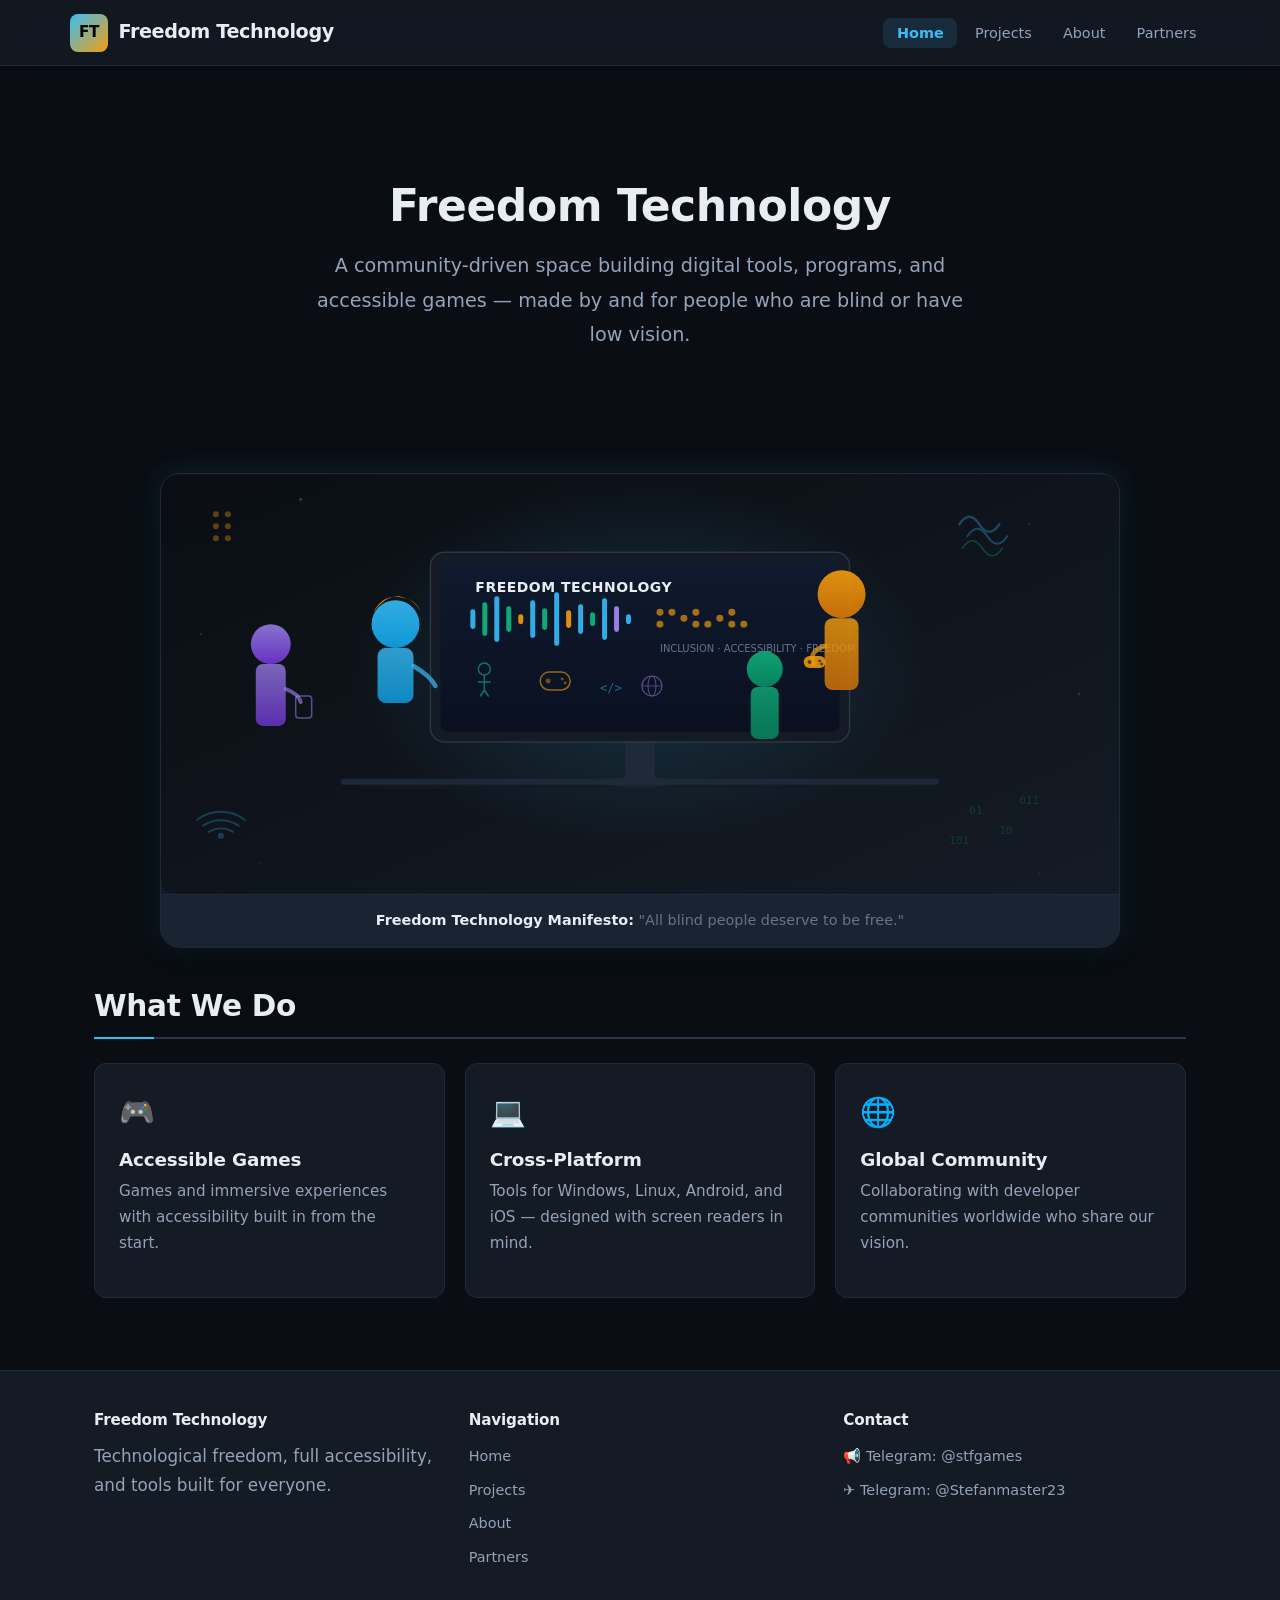
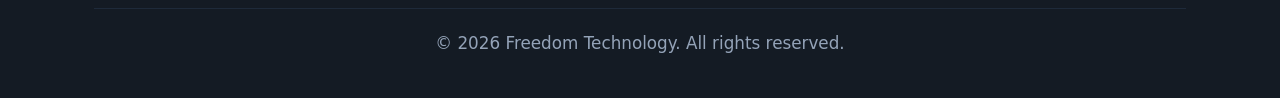
==== commit e5038831: "fix: remove duplicate page links from homepage cards Cards are now informational only — navigation l" ====
--- a/index.html
+++ b/index.html
@@ -6,6 +6,14 @@
   <meta name="description" content="Freedom Technology — Technological freedom and accessibility for people who are blind or have low vision.">
   <meta name="author" content="Stefan (Freedom Technology)">
   <title>Freedom Technology</title>
+  <link rel="icon" type="image/svg+xml" href="assets/favicon.svg">
+  <meta property="og:title" content="Freedom Technology">
+  <meta property="og:description" content="Technological freedom and accessibility for people who are blind or have low vision. Games, tools, and community.">
+  <meta property="og:type" content="website">
+  <meta property="og:image" content="assets/images/hero-illustration.svg">
+  <meta name="twitter:card" content="summary_large_image">
+  <meta name="twitter:title" content="Freedom Technology">
+  <meta name="twitter:description" content="Technological freedom and accessibility for people who are blind or have low vision.">
   <link rel="stylesheet" href="css/style.css">
   <link rel="stylesheet" href="css/accessibility.css">
 </head>
@@ -43,27 +51,18 @@
           <div class="card-icon" aria-hidden="true">🎮</div>
           <h3>Accessible Games</h3>
           <p>Games and immersive experiences with accessibility built in from the start.</p>
-          <div class="card-footer">
-            <a href="projetos.html" class="btn btn-outline">View Projects</a>
-          </div>
         </article>
 
         <article class="card">
           <div class="card-icon" aria-hidden="true">💻</div>
           <h3>Cross-Platform</h3>
           <p>Tools for Windows, Linux, Android, and iOS — designed with screen readers in mind.</p>
-          <div class="card-footer">
-            <a href="sobre.html" class="btn btn-outline">Learn More</a>
-          </div>
         </article>
 
         <article class="card">
           <div class="card-icon" aria-hidden="true">🌐</div>
           <h3>Global Community</h3>
           <p>Collaborating with developer communities worldwide who share our vision.</p>
-          <div class="card-footer">
-            <a href="parceiros.html" class="btn btn-outline">Our Partners</a>
-          </div>
         </article>
 
       </div>
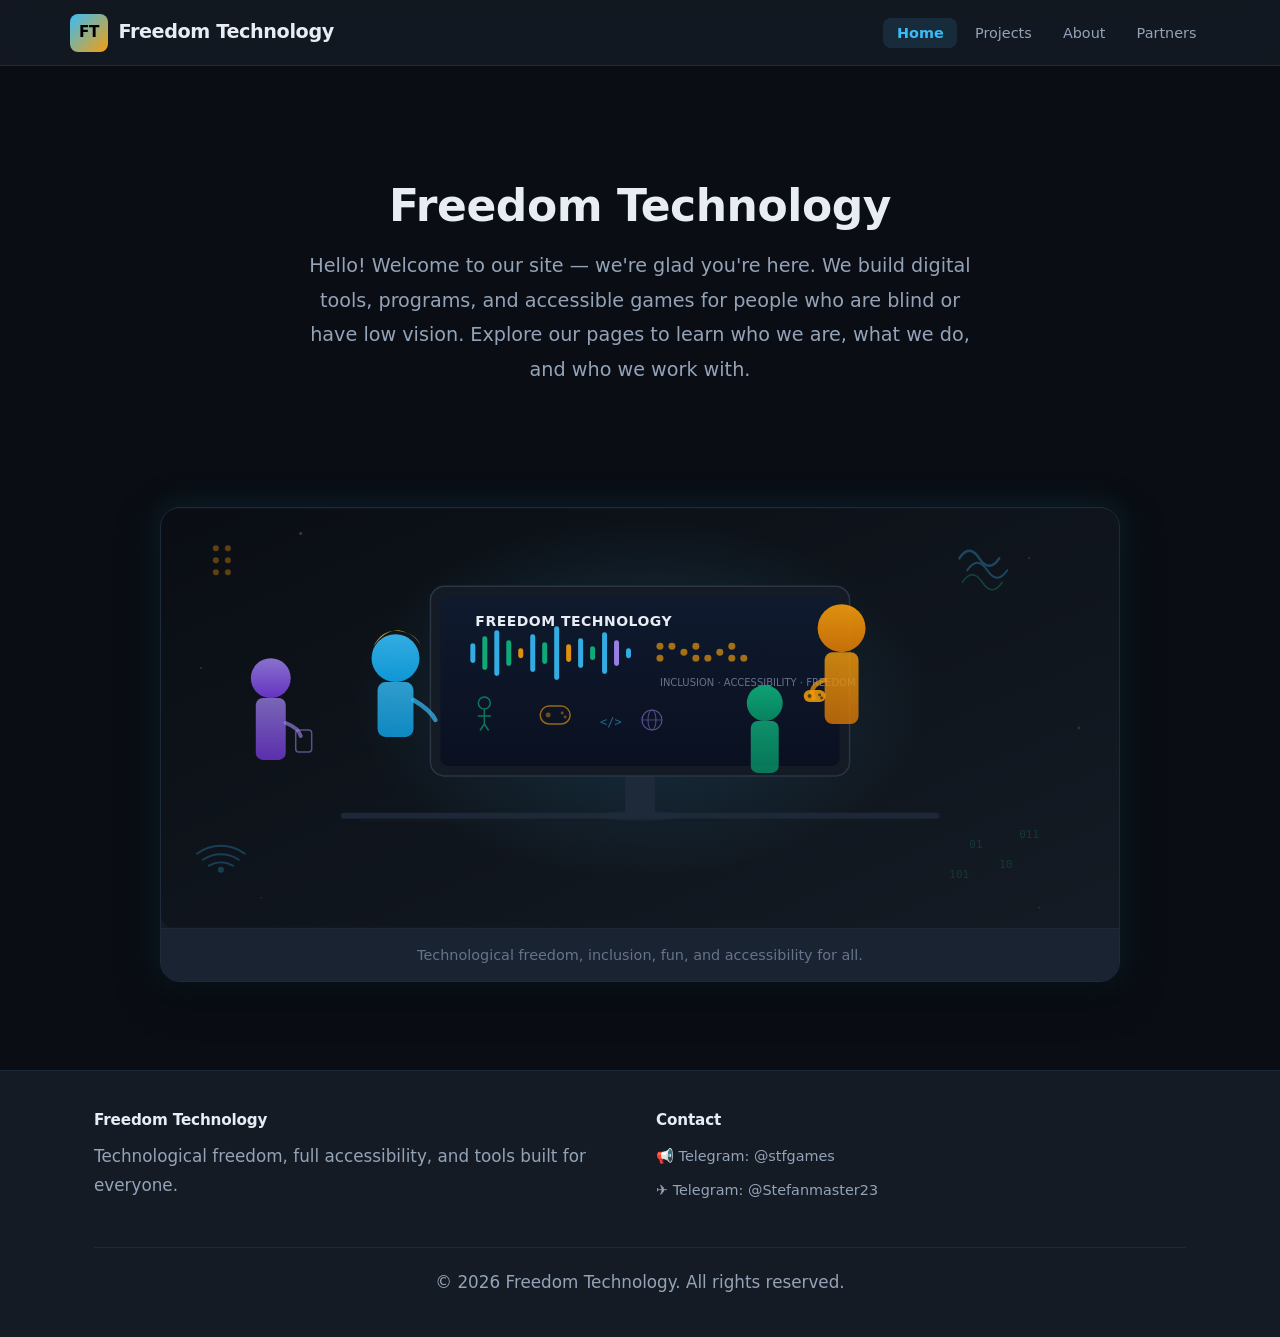
==== commit 9531f417: "refactor: simplify homepage and remove duplicated navigation - Homepage now shows only illustration " ====
--- a/index.html
+++ b/index.html
@@ -27,10 +27,10 @@
     <section class="hero" aria-labelledby="hero-heading">
       <h1 id="hero-heading" class="hero-title">Freedom Technology</h1>
       <p class="hero-lead">
-        A community-driven space building digital tools, programs, and accessible games
-        — made by and for people who are blind or have low vision.
+        Hello! Welcome to our site — we're glad you're here. We build digital tools,
+        programs, and accessible games for people who are blind or have low vision.
+        Explore our pages to learn who we are, what we do, and who we work with.
       </p>
-
     </section>
 
     <figure class="hero-illustration" aria-labelledby="illust-heading">
@@ -39,34 +39,9 @@
            alt="Diverse people gathered around a large monitor with audio waves, braille dots, and accessibility symbols."
            width="960" height="420" loading="eager">
       <figcaption class="hero-caption">
-        <strong>Freedom Technology Manifesto:</strong> "All blind people deserve to be free."
+        Technological freedom, inclusion, fun, and accessibility for all.
       </figcaption>
     </figure>
-
-    <section aria-labelledby="pillars-heading">
-      <h2 id="pillars-heading" class="section-heading">What We Do</h2>
-      <div class="card-grid">
-
-        <article class="card">
-          <div class="card-icon" aria-hidden="true">🎮</div>
-          <h3>Accessible Games</h3>
-          <p>Games and immersive experiences with accessibility built in from the start.</p>
-        </article>
-
-        <article class="card">
-          <div class="card-icon" aria-hidden="true">💻</div>
-          <h3>Cross-Platform</h3>
-          <p>Tools for Windows, Linux, Android, and iOS — designed with screen readers in mind.</p>
-        </article>
-
-        <article class="card">
-          <div class="card-icon" aria-hidden="true">🌐</div>
-          <h3>Global Community</h3>
-          <p>Collaborating with developer communities worldwide who share our vision.</p>
-        </article>
-
-      </div>
-    </section>
 
   </div>
 
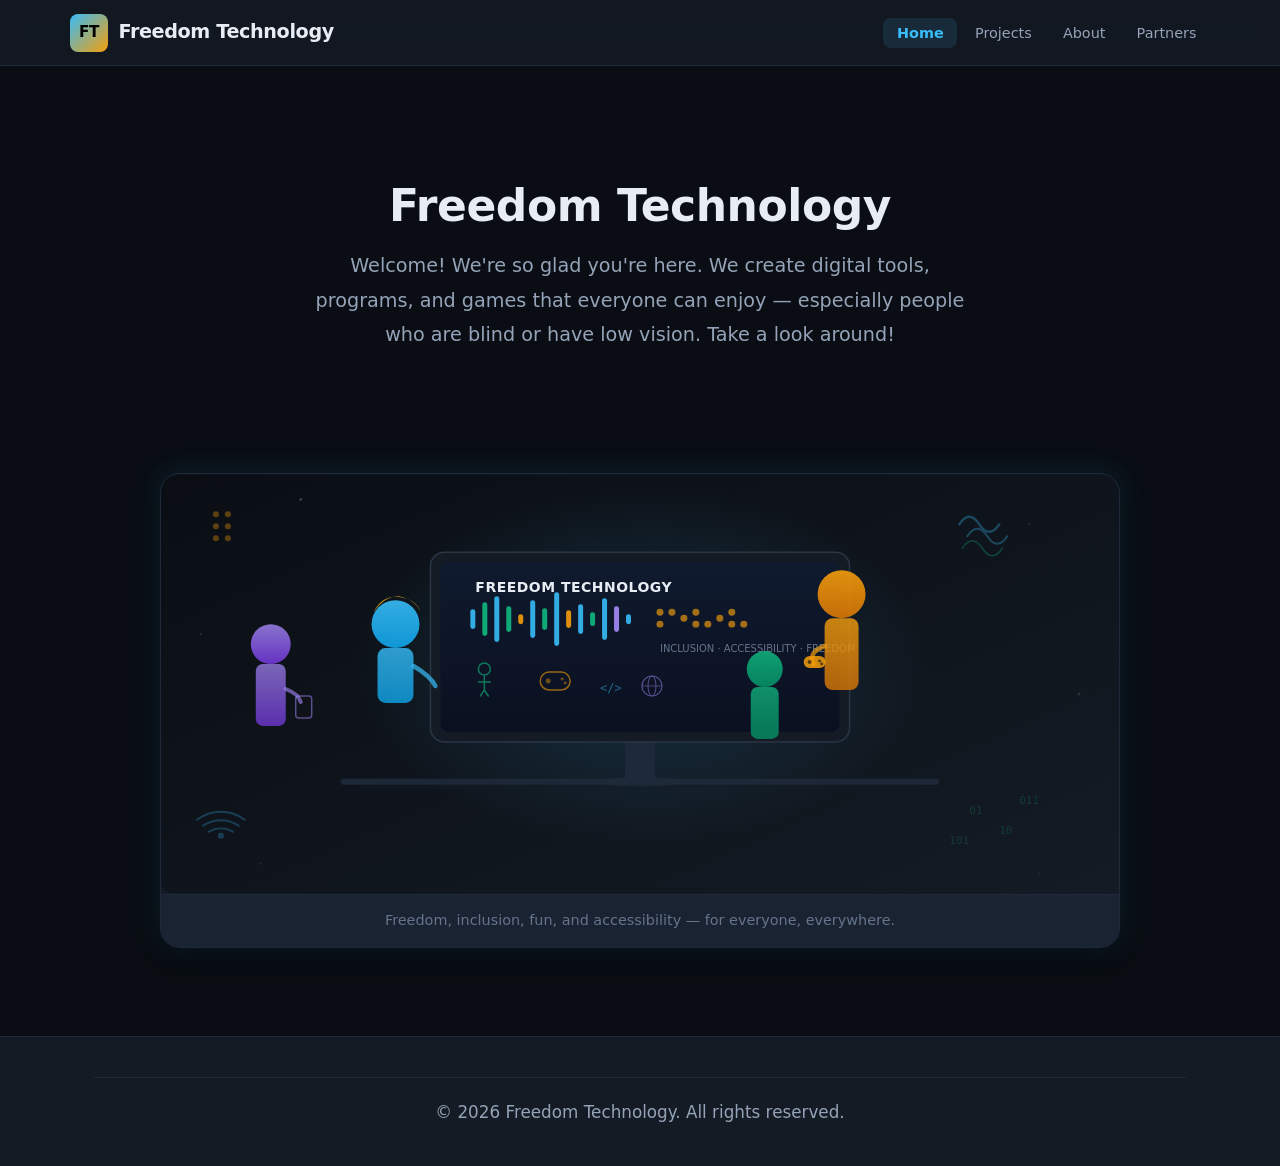
==== commit 2b01559a: "refactor: humanize all copy, consolidate contact on About page only - Rewrote all page texts with fr" ====
--- a/index.html
+++ b/index.html
@@ -27,9 +27,9 @@
     <section class="hero" aria-labelledby="hero-heading">
       <h1 id="hero-heading" class="hero-title">Freedom Technology</h1>
       <p class="hero-lead">
-        Hello! Welcome to our site — we're glad you're here. We build digital tools,
-        programs, and accessible games for people who are blind or have low vision.
-        Explore our pages to learn who we are, what we do, and who we work with.
+        Welcome! We're so glad you're here. We create digital tools, programs, and games
+        that everyone can enjoy — especially people who are blind or have low vision.
+        Take a look around!
       </p>
     </section>
 
@@ -39,7 +39,7 @@
            alt="Diverse people gathered around a large monitor with audio waves, braille dots, and accessibility symbols."
            width="960" height="420" loading="eager">
       <figcaption class="hero-caption">
-        Technological freedom, inclusion, fun, and accessibility for all.
+        Freedom, inclusion, fun, and accessibility — for everyone, everywhere.
       </figcaption>
     </figure>
 
